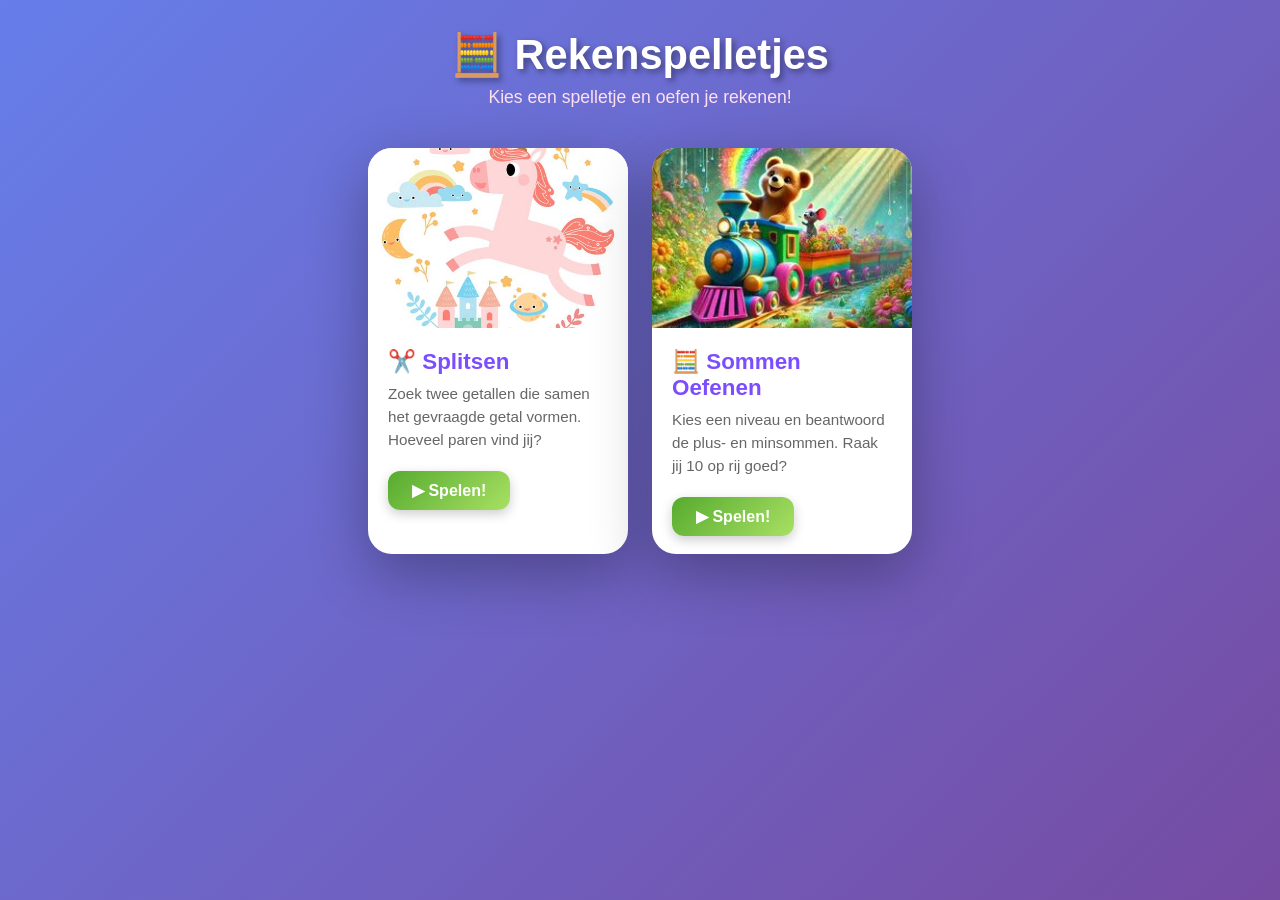
==== index.html @ a0ee859a "Voeg sommen-spel toe en update startpagina Nieuw spelletje: meerkeuze optelsommen met niveaukeuze (t" ====
<!DOCTYPE html>
<html lang="nl">

<head>
  <meta charset="UTF-8">
  <meta name="viewport" content="width=device-width, initial-scale=1.0">
  <title>Rekenspelletjes</title>
  <style>
    * {
      box-sizing: border-box;
      margin: 0;
      padding: 0;
    }

    body {
      font-family: 'Comic Sans MS', 'Chalkboard SE', 'Arial Rounded MT Bold', sans-serif;
      background: linear-gradient(135deg, #667eea 0%, #764ba2 100%);
      min-height: 100vh;
      display: flex;
      flex-direction: column;
      align-items: center;
      padding: 30px 20px;
    }

    h1 {
      color: white;
      font-size: 2.6em;
      text-shadow: 3px 3px 6px rgba(0, 0, 0, 0.4);
      margin-bottom: 8px;
      text-align: center;
    }

    .subtitle {
      color: #ffe0f0;
      font-size: 1.1em;
      margin-bottom: 40px;
      text-align: center;
    }

    .games-grid {
      display: flex;
      flex-wrap: wrap;
      gap: 24px;
      justify-content: center;
      max-width: 900px;
      width: 100%;
    }

    .game-card {
      background: white;
      border-radius: 24px;
      box-shadow: 0 20px 60px rgba(0, 0, 0, 0.3);
      width: 260px;
      overflow: hidden;
      text-decoration: none;
      color: inherit;
      transition: transform 0.15s, box-shadow 0.15s;
      cursor: pointer;
    }

    .game-card:hover {
      transform: translateY(-6px) scale(1.02);
      box-shadow: 0 28px 70px rgba(0, 0, 0, 0.35);
    }

    .game-card:active {
      transform: scale(0.97);
    }

    .card-image {
      width: 100%;
      height: 180px;
      object-fit: cover;
      display: block;
    }

    .card-body {
      padding: 20px;
    }

    .card-title {
      font-size: 1.4em;
      font-weight: bold;
      color: #7c4dff;
      margin-bottom: 8px;
    }

    .card-description {
      font-size: 0.95em;
      color: #666;
      line-height: 1.5;
    }

    .card-footer {
      padding: 0 20px 18px;
    }

    .play-btn {
      display: inline-block;
      background: linear-gradient(135deg, #56ab2f, #a8e063);
      color: white;
      font-family: inherit;
      font-size: 1em;
      font-weight: bold;
      padding: 10px 24px;
      border-radius: 12px;
      border: none;
      box-shadow: 0 4px 12px rgba(0, 0, 0, 0.2);
      cursor: pointer;
      transition: transform 0.1s;
    }

    .play-btn:active {
      transform: scale(0.95);
    }
  </style>
</head>

<body>
  <h1>&#x1F9EE; Rekenspelletjes</h1>
  <p class="subtitle">Kies een spelletje en oefen je rekenen!</p>

  <div class="games-grid">

    <a class="game-card" href="splitsen/splitsingen-spel.html">
      <img class="card-image" src="img/vierkant/eenhoorn1.jpg" alt="Splitsen">
      <div class="card-body">
        <div class="card-title">&#x2702;&#xFE0F; Splitsen</div>
        <div class="card-description">Zoek twee getallen die samen het gevraagde getal vormen. Hoeveel paren vind jij?</div>
      </div>
      <div class="card-footer">
        <span class="play-btn">&#x25B6; Spelen!</span>
      </div>
    </a>

    <a class="game-card" href="sommen/sommen-spel.html">
      <img class="card-image" src="img/vierkant/bear_square.jpg" alt="Sommen oefenen">
      <div class="card-body">
        <div class="card-title">&#x1F9EE; Sommen Oefenen</div>
        <div class="card-description">Kies een niveau en beantwoord de plus- en minsommen. Raak jij 10 op rij goed?</div>
      </div>
      <div class="card-footer">
        <span class="play-btn">&#x25B6; Spelen!</span>
      </div>
    </a>

  </div>
</body>

</html>
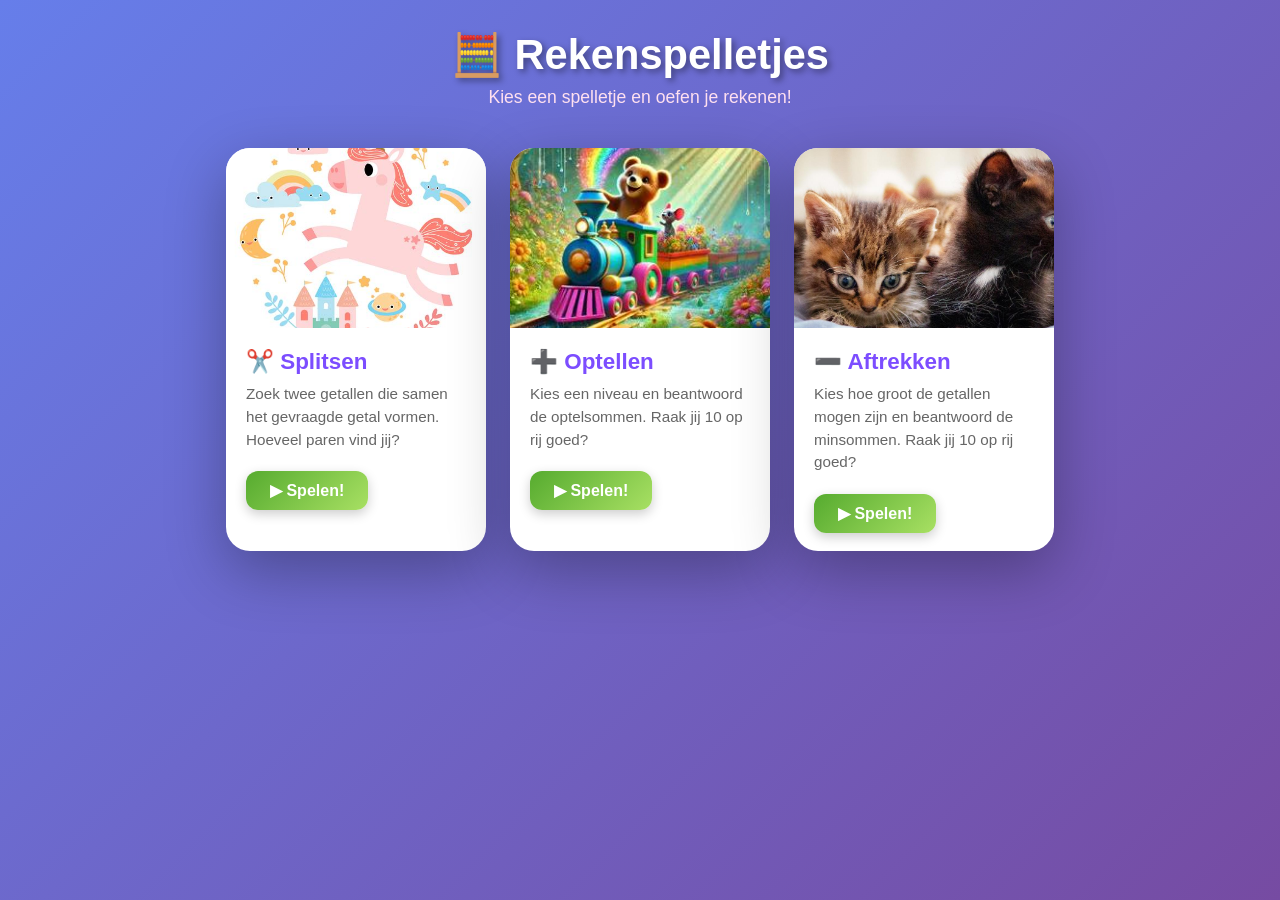
==== commit 237e351f: "v1.3.0: Aftrekken-spel, optellen verduidelijkt, changelog - Nieuw spel aftrekken met niveaukeuze op " ====
--- a/index.html
+++ b/index.html
@@ -134,10 +134,21 @@
     </a>
 
     <a class="game-card" href="sommen/sommen-spel.html">
-      <img class="card-image" src="img/vierkant/bear_square.jpg" alt="Sommen oefenen">
+      <img class="card-image" src="img/vierkant/bear_square.jpg" alt="Optellen oefenen">
       <div class="card-body">
-        <div class="card-title">&#x1F9EE; Sommen Oefenen</div>
-        <div class="card-description">Kies een niveau en beantwoord de plus- en minsommen. Raak jij 10 op rij goed?</div>
+        <div class="card-title">&#x2795; Optellen</div>
+        <div class="card-description">Kies een niveau en beantwoord de optelsommen. Raak jij 10 op rij goed?</div>
+      </div>
+      <div class="card-footer">
+        <span class="play-btn">&#x25B6; Spelen!</span>
+      </div>
+    </a>
+
+    <a class="game-card" href="aftrekken/aftrekken-spel.html">
+      <img class="card-image" src="img/vierkant/kittens_square.jpg" alt="Aftrekken oefenen">
+      <div class="card-body">
+        <div class="card-title">&#x2796; Aftrekken</div>
+        <div class="card-description">Kies hoe groot de getallen mogen zijn en beantwoord de minsommen. Raak jij 10 op rij goed?</div>
       </div>
       <div class="card-footer">
         <span class="play-btn">&#x25B6; Spelen!</span>
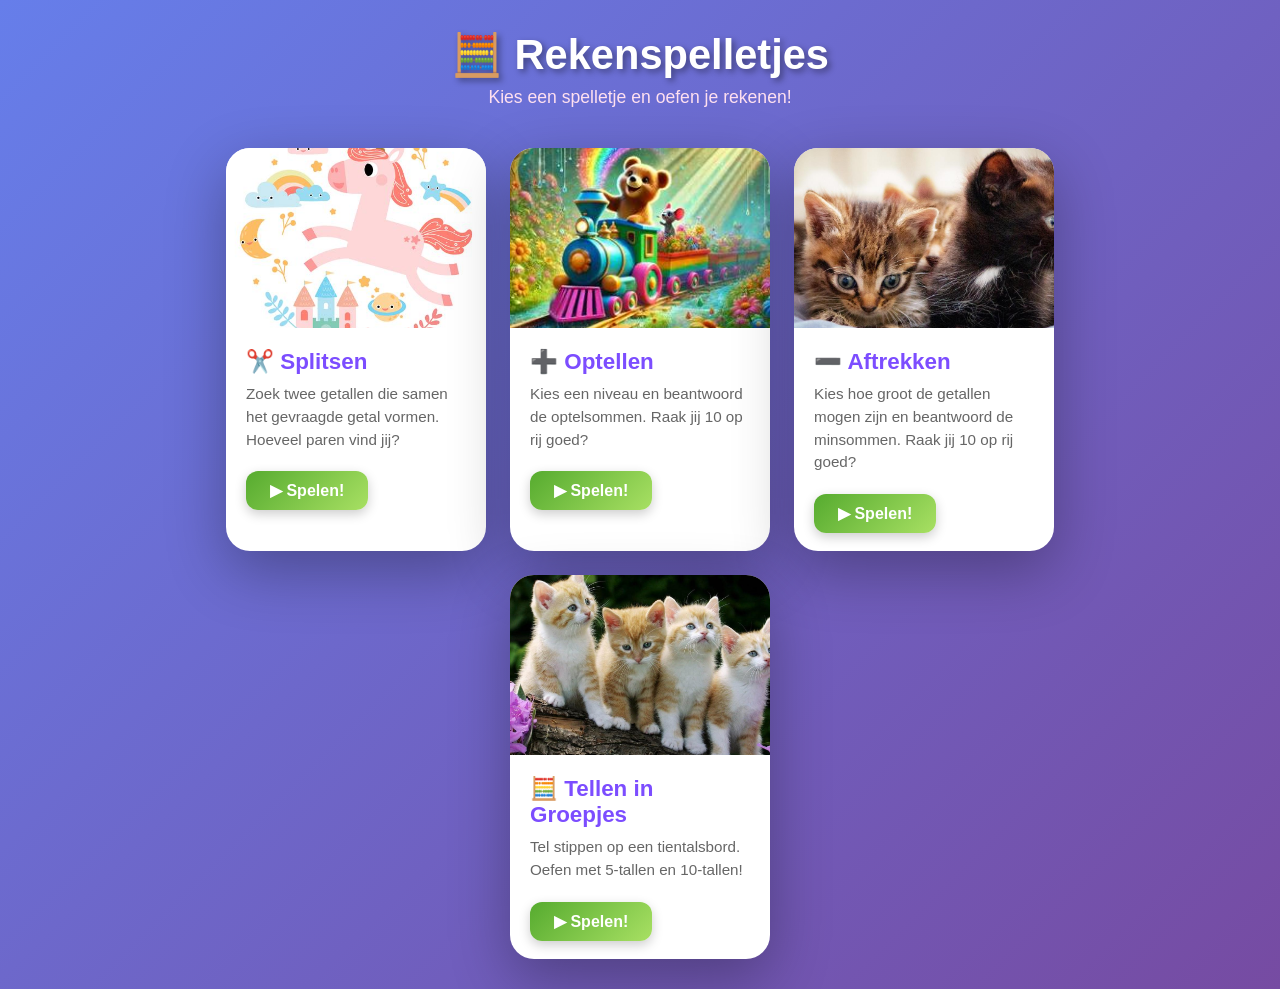
==== commit ef2ad3e6: "v1.8.0: tientalsbord vereenvoudigd — altijd volledig bord zichtbaar - Manden en springkikker verwijd" ====
--- a/index.html
+++ b/index.html
@@ -113,6 +113,20 @@
     .play-btn:active {
       transform: scale(0.95);
     }
+
+    /* Tablet / iPad (601–1024px) */
+    @media (max-width: 1024px) {
+      .game-card { width: 220px; }
+    }
+
+    /* Smartphone (≤ 600px) */
+    @media (max-width: 600px) {
+      body { padding: 20px 12px; }
+      h1 { font-size: 2em; }
+      .games-grid { gap: 16px; }
+      .game-card { width: 100%; max-width: 360px; }
+      .card-image { height: 160px; }
+    }
   </style>
 </head>
 
@@ -133,7 +147,7 @@
       </div>
     </a>
 
-    <a class="game-card" href="sommen/sommen-spel.html">
+    <a class="game-card" href="optellen/optellen-spel.html">
       <img class="card-image" src="img/vierkant/bear_square.jpg" alt="Optellen oefenen">
       <div class="card-body">
         <div class="card-title">&#x2795; Optellen</div>
@@ -155,6 +169,17 @@
       </div>
     </a>
 
+    <a class="game-card" href="groepjes/groepjes-spel.html">
+      <img class="card-image" src="img/vierkant/kittens2_square.jpg" alt="Tellen in groepjes">
+      <div class="card-body">
+        <div class="card-title">&#x1F9EE; Tellen in Groepjes</div>
+        <div class="card-description">Tel stippen op een tientalsbord. Oefen met 5-tallen en 10-tallen!</div>
+      </div>
+      <div class="card-footer">
+        <span class="play-btn">&#x25B6; Spelen!</span>
+      </div>
+    </a>
+
   </div>
 </body>
 
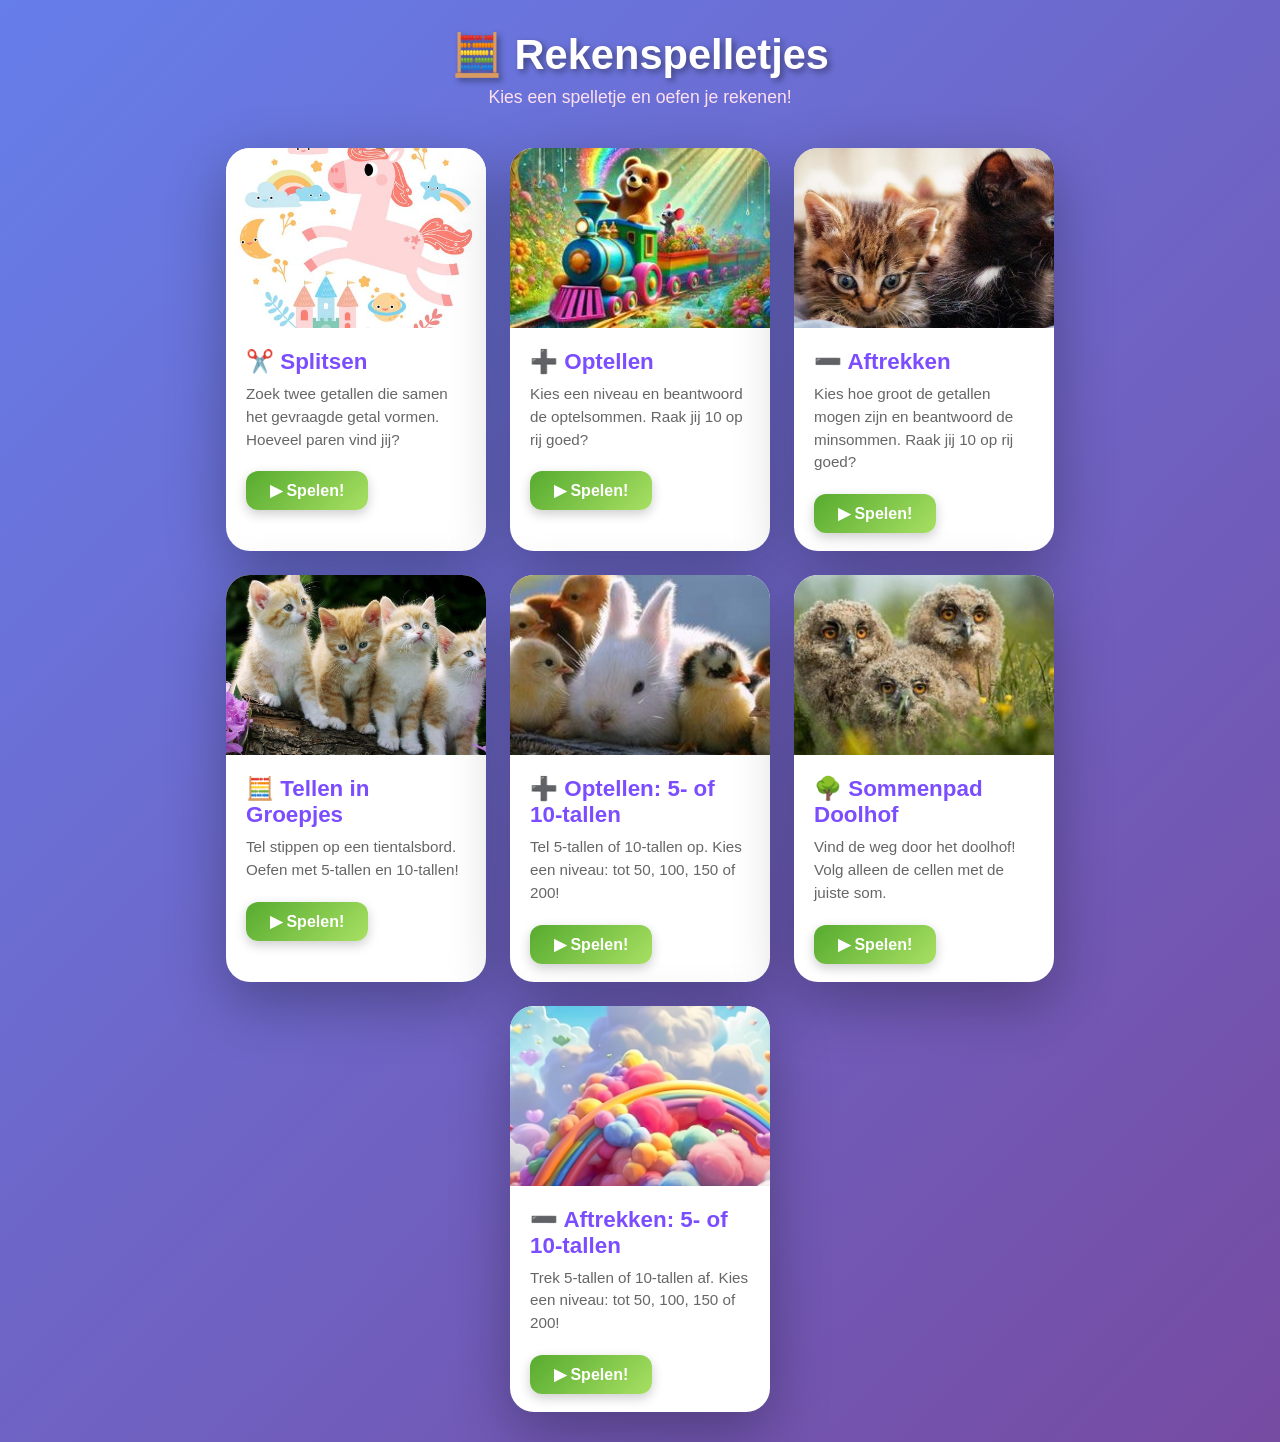
==== commit dbb392ce: "v2.0.0: drie nieuwe spellen — doolhof, tallen-optellen, tallen-aftrekken" ====
--- a/index.html
+++ b/index.html
@@ -180,6 +180,39 @@
       </div>
     </a>
 
+    <a class="game-card" href="tallen-optellen/tallen-optellen-spel.html">
+      <img class="card-image" src="img/vierkant/animals_square.jpg" alt="Optellen met tallen">
+      <div class="card-body">
+        <div class="card-title">&#x2795; Optellen: 5- of 10-tallen</div>
+        <div class="card-description">Tel 5-tallen of 10-tallen op. Kies een niveau: tot 50, 100, 150 of 200!</div>
+      </div>
+      <div class="card-footer">
+        <span class="play-btn">&#x25B6; Spelen!</span>
+      </div>
+    </a>
+
+    <a class="game-card" href="doolhof/doolhof-spel.html">
+      <img class="card-image" src="img/vierkant/owls_square.jpg" alt="Sommenpad Doolhof">
+      <div class="card-body">
+        <div class="card-title">&#x1F333; Sommenpad Doolhof</div>
+        <div class="card-description">Vind de weg door het doolhof! Volg alleen de cellen met de juiste som.</div>
+      </div>
+      <div class="card-footer">
+        <span class="play-btn">&#x25B6; Spelen!</span>
+      </div>
+    </a>
+
+    <a class="game-card" href="tallen-aftrekken/tallen-aftrekken-spel.html">
+      <img class="card-image" src="img/vierkant/rainbow_square.jpg" alt="Aftrekken met tallen">
+      <div class="card-body">
+        <div class="card-title">&#x2796; Aftrekken: 5- of 10-tallen</div>
+        <div class="card-description">Trek 5-tallen of 10-tallen af. Kies een niveau: tot 50, 100, 150 of 200!</div>
+      </div>
+      <div class="card-footer">
+        <span class="play-btn">&#x25B6; Spelen!</span>
+      </div>
+    </a>
+
   </div>
 </body>
 
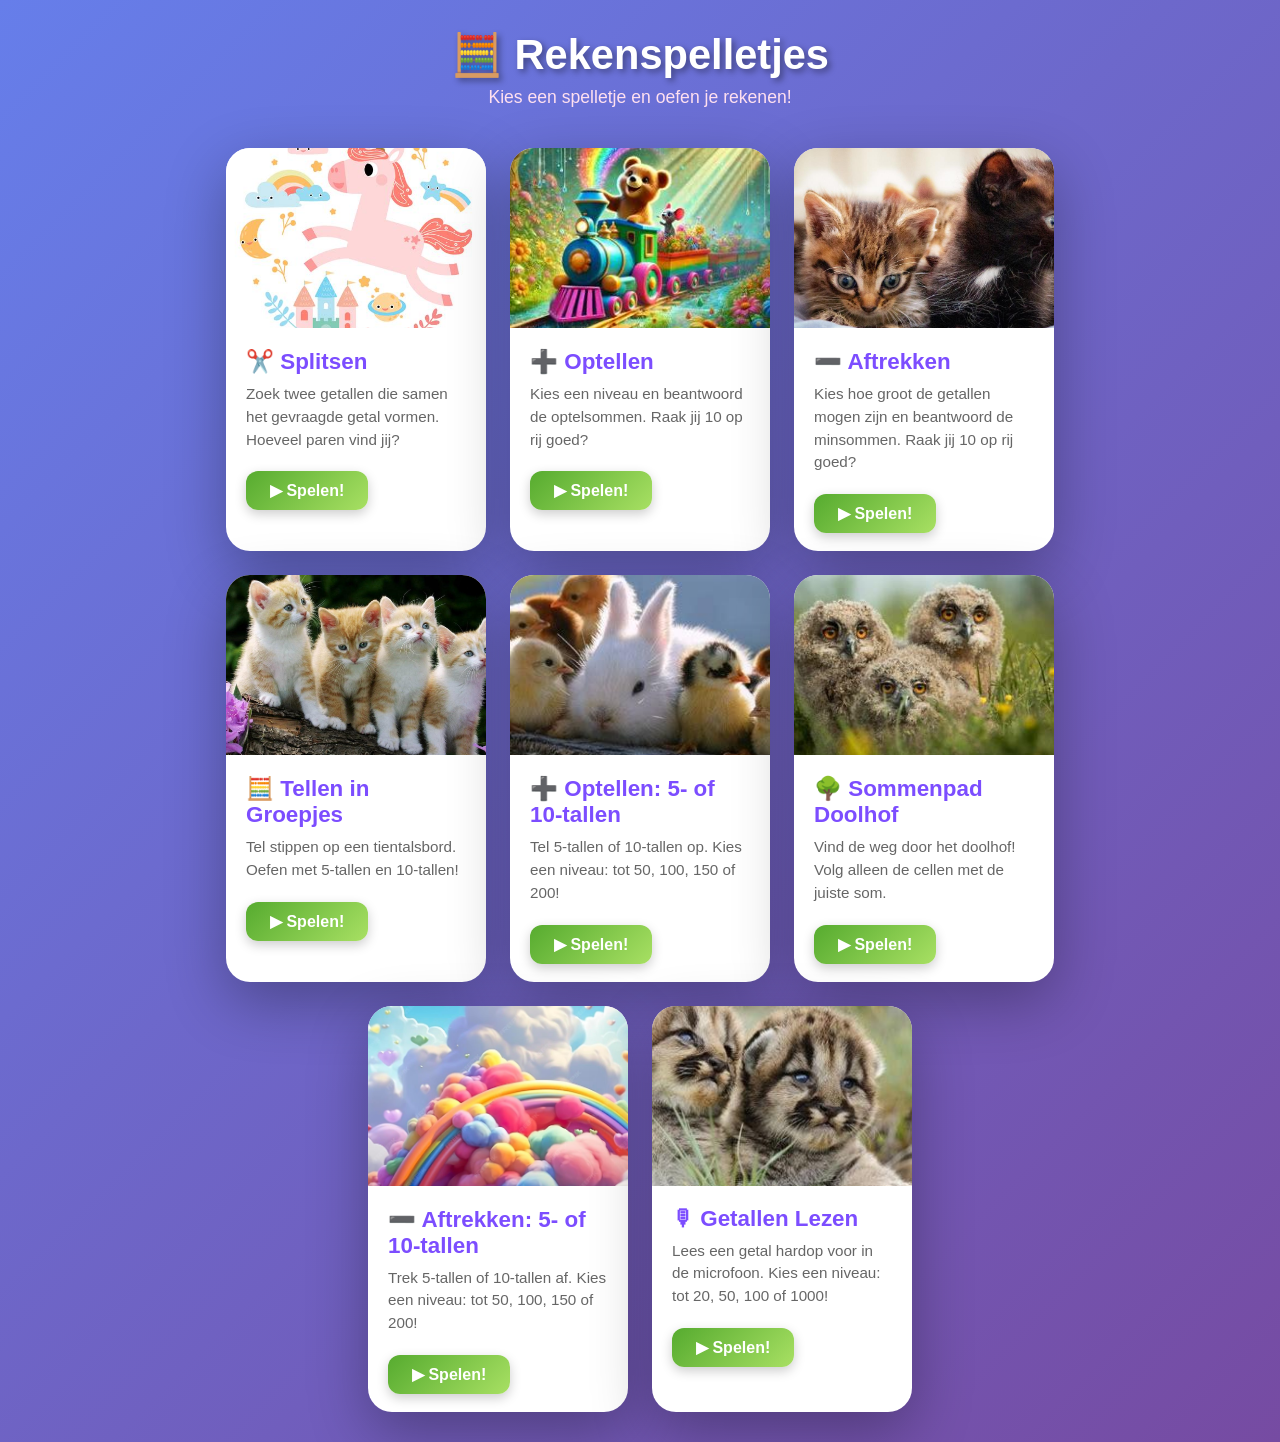
==== commit 94887c55: "v2.1.0: nieuw spel getallen-lezen met spraakherkenning - Getallen lezen tot 20, 50, 100 of 1000 - Af" ====
--- a/index.html
+++ b/index.html
@@ -213,6 +213,17 @@
       </div>
     </a>
 
+    <a class="game-card" href="getallen-lezen/getallen-lezen-spel.html">
+      <img class="card-image" src="img/vierkant/cubs_square.jpg" alt="Getallen lezen">
+      <div class="card-body">
+        <div class="card-title">&#x1F399; Getallen Lezen</div>
+        <div class="card-description">Lees een getal hardop voor in de microfoon. Kies een niveau: tot 20, 50, 100 of 1000!</div>
+      </div>
+      <div class="card-footer">
+        <span class="play-btn">&#x25B6; Spelen!</span>
+      </div>
+    </a>
+
   </div>
 </body>
 
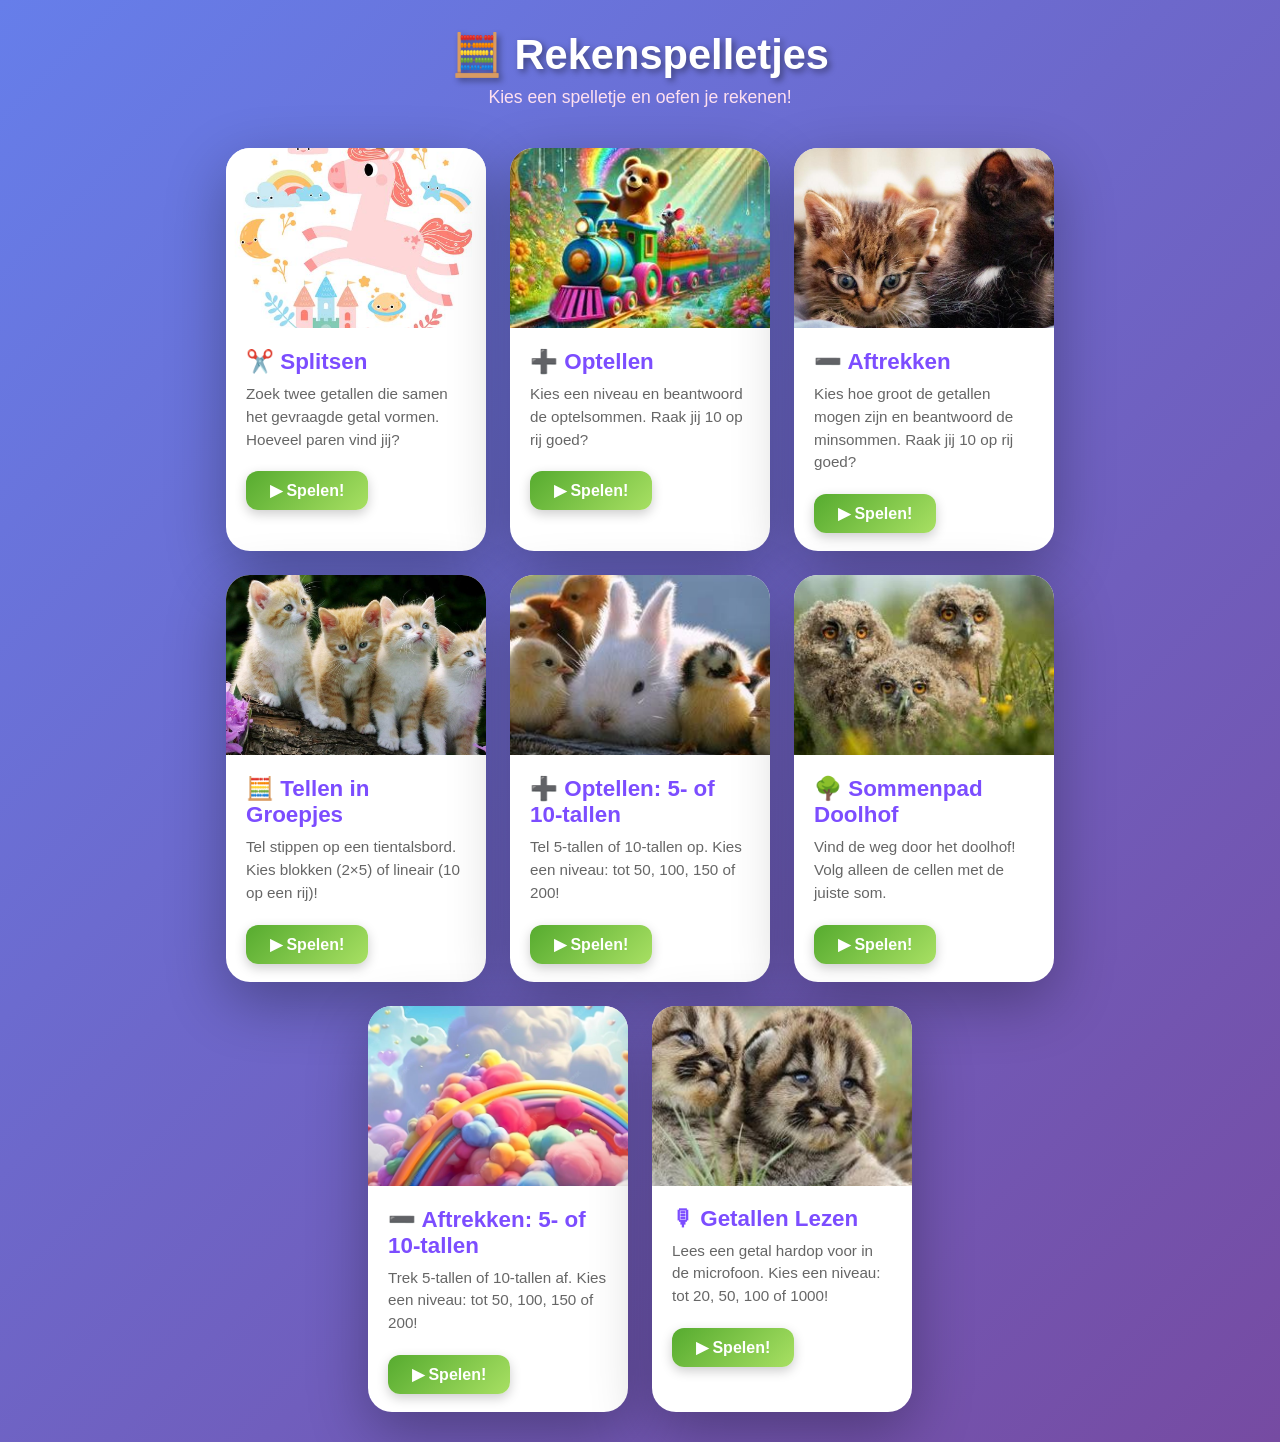
==== commit f90b1cb2: "v2.4.0: groepjes-spel — lineaire modus (10 op een rij) en mobiele lay-out verbeterd - Weergavekeuze " ====
--- a/index.html
+++ b/index.html
@@ -173,14 +173,14 @@
       <img class="card-image" src="img/vierkant/kittens2_square.jpg" alt="Tellen in groepjes">
       <div class="card-body">
         <div class="card-title">&#x1F9EE; Tellen in Groepjes</div>
-        <div class="card-description">Tel stippen op een tientalsbord. Oefen met 5-tallen en 10-tallen!</div>
-      </div>
-      <div class="card-footer">
-        <span class="play-btn">&#x25B6; Spelen!</span>
-      </div>
-    </a>
-
-    <a class="game-card" href="tallen-optellen/tallen-optellen-spel.html">
+        <div class="card-description">Tel stippen op een tientalsbord. Kies blokken (2×5) of lineair (10 op een rij)!</div>
+      </div>
+      <div class="card-footer">
+        <span class="play-btn">&#x25B6; Spelen!</span>
+      </div>
+    </a>
+
+<a class="game-card" href="tallen-optellen/tallen-optellen-spel.html">
       <img class="card-image" src="img/vierkant/animals_square.jpg" alt="Optellen met tallen">
       <div class="card-body">
         <div class="card-title">&#x2795; Optellen: 5- of 10-tallen</div>
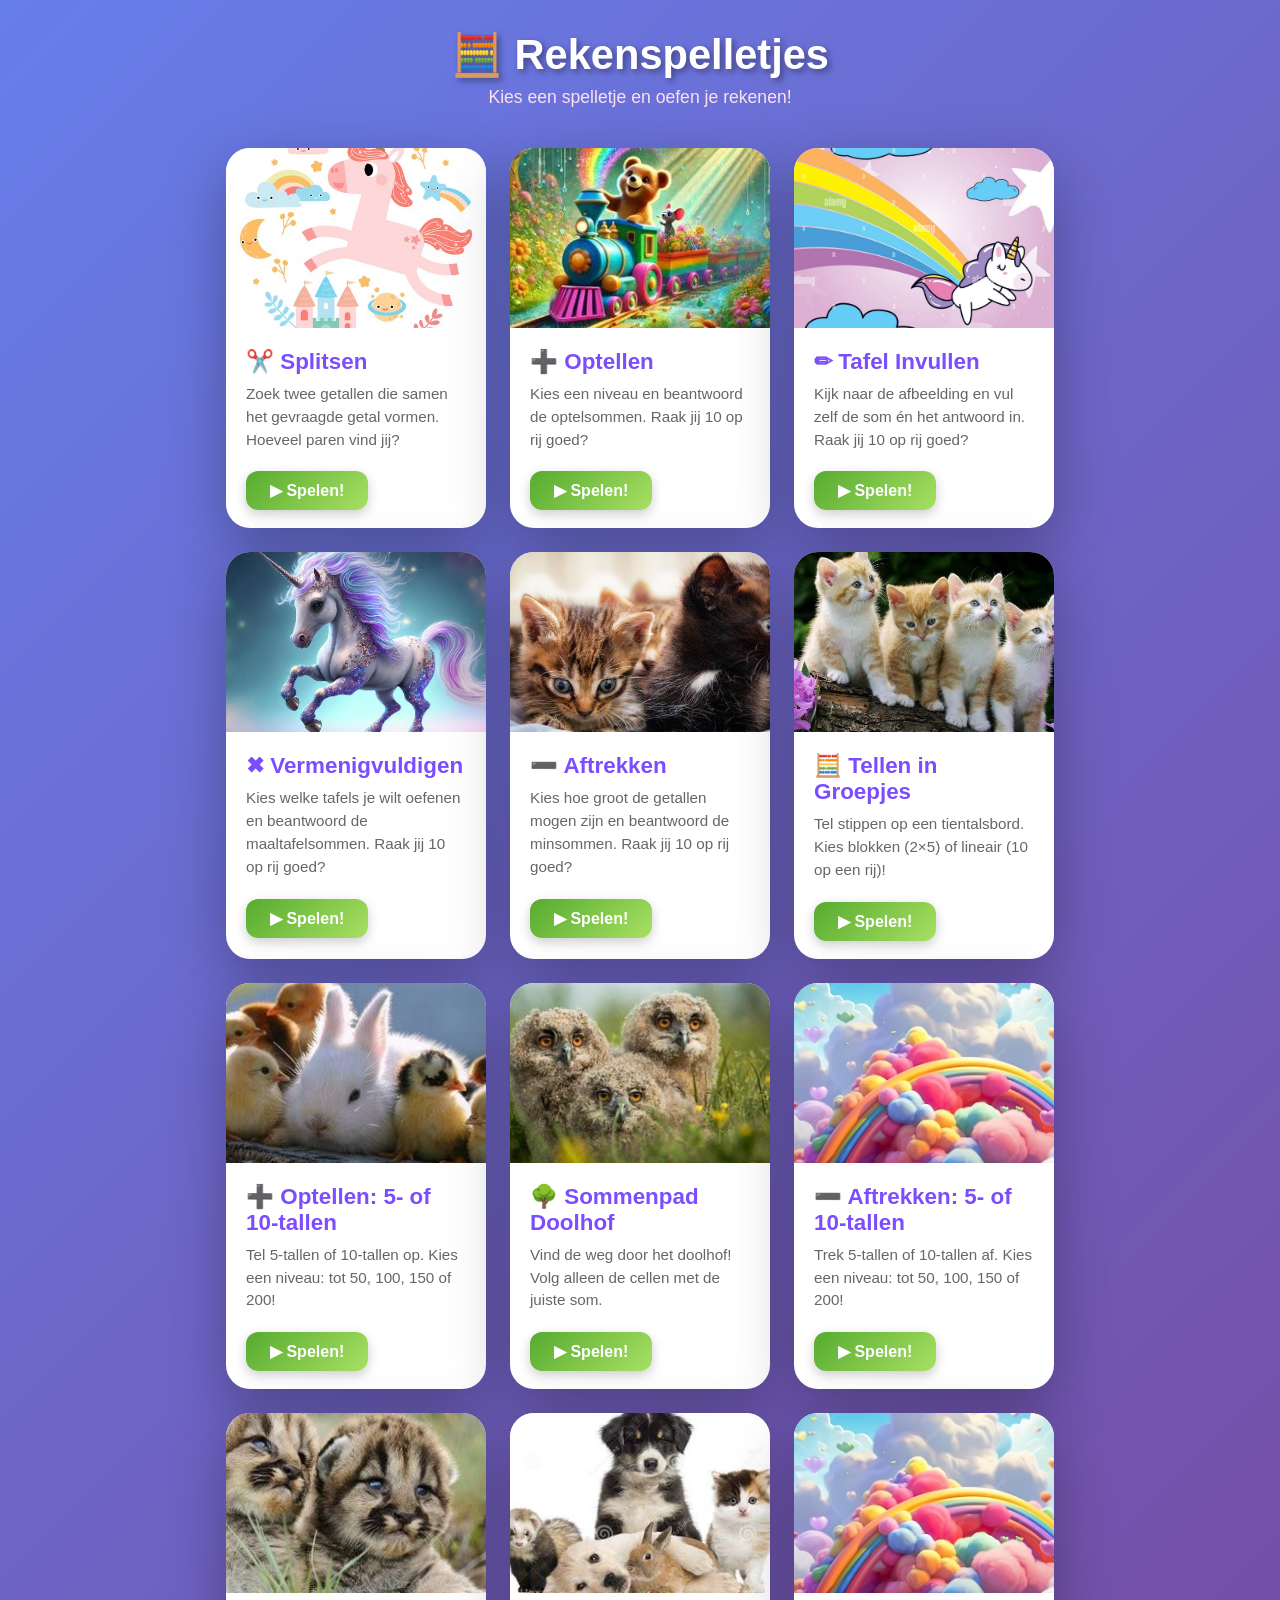
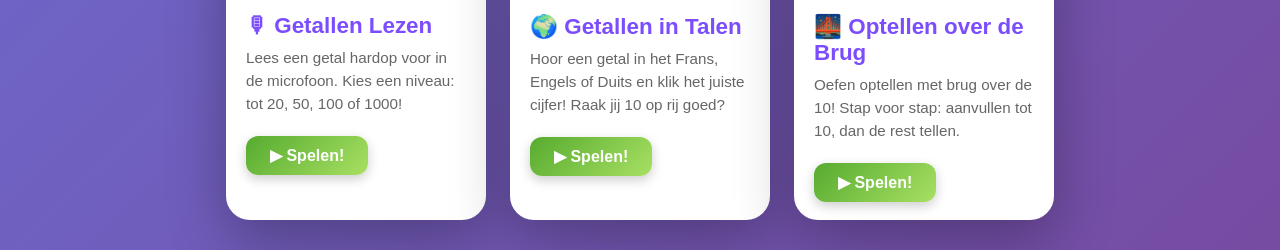
==== commit b8295ba4: "Vermenigvuldigen en Tafel Invullen spelletjes toegevoegd" ====
--- a/index.html
+++ b/index.html
@@ -158,6 +158,28 @@
       </div>
     </a>
 
+    <a class="game-card" href="tafel-invullen/tafel-invullen-spel.html">
+      <img class="card-image" src="img/vierkant/eenhoorn3_square.jpg" alt="Tafel invullen">
+      <div class="card-body">
+        <div class="card-title">&#x270F; Tafel Invullen</div>
+        <div class="card-description">Kijk naar de afbeelding en vul zelf de som én het antwoord in. Raak jij 10 op rij goed?</div>
+      </div>
+      <div class="card-footer">
+        <span class="play-btn">&#x25B6; Spelen!</span>
+      </div>
+    </a>
+
+    <a class="game-card" href="vermenigvuldigen/vermenigvuldigen-spel.html">
+      <img class="card-image" src="img/vierkant/eenhoorn2_square.jpg" alt="Vermenigvuldigen oefenen">
+      <div class="card-body">
+        <div class="card-title">&#x2716; Vermenigvuldigen</div>
+        <div class="card-description">Kies welke tafels je wilt oefenen en beantwoord de maaltafelsommen. Raak jij 10 op rij goed?</div>
+      </div>
+      <div class="card-footer">
+        <span class="play-btn">&#x25B6; Spelen!</span>
+      </div>
+    </a>
+
     <a class="game-card" href="aftrekken/aftrekken-spel.html">
       <img class="card-image" src="img/vierkant/kittens_square.jpg" alt="Aftrekken oefenen">
       <div class="card-body">
@@ -224,6 +246,28 @@
       </div>
     </a>
 
+    <a class="game-card" href="talen/talen-spel.html">
+      <img class="card-image" src="img/vierkant/animals2_square.jpg" alt="Getallen in talen">
+      <div class="card-body">
+        <div class="card-title">&#x1F30D; Getallen in Talen</div>
+        <div class="card-description">Hoor een getal in het Frans, Engels of Duits en klik het juiste cijfer! Raak jij 10 op rij goed?</div>
+      </div>
+      <div class="card-footer">
+        <span class="play-btn">&#x25B6; Spelen!</span>
+      </div>
+    </a>
+
+    <a class="game-card" href="brugover10/brugover10-spel.html">
+      <img class="card-image" src="img/vierkant/rainbow_square.jpg" alt="Optellen over de brug">
+      <div class="card-body">
+        <div class="card-title">&#x1F309; Optellen over de Brug</div>
+        <div class="card-description">Oefen optellen met brug over de 10! Stap voor stap: aanvullen tot 10, dan de rest tellen.</div>
+      </div>
+      <div class="card-footer">
+        <span class="play-btn">&#x25B6; Spelen!</span>
+      </div>
+    </a>
+
   </div>
 </body>
 
